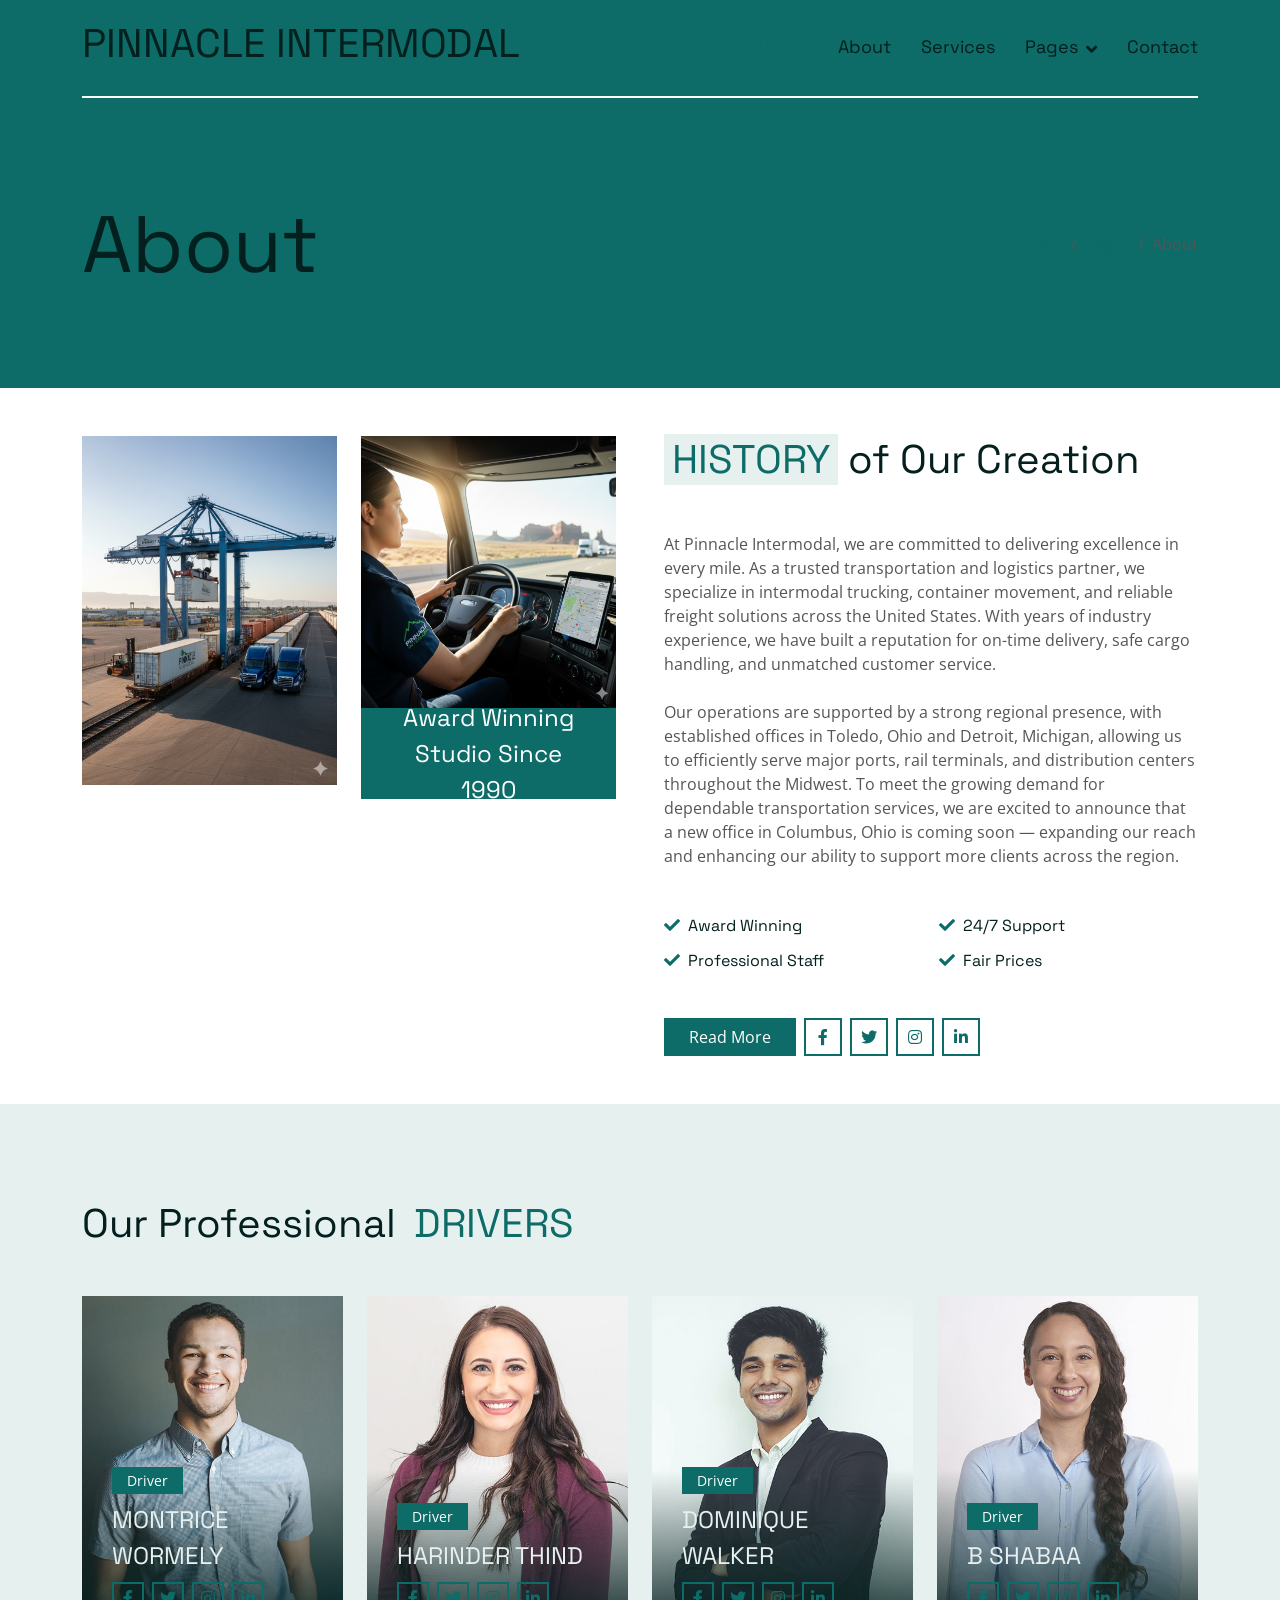
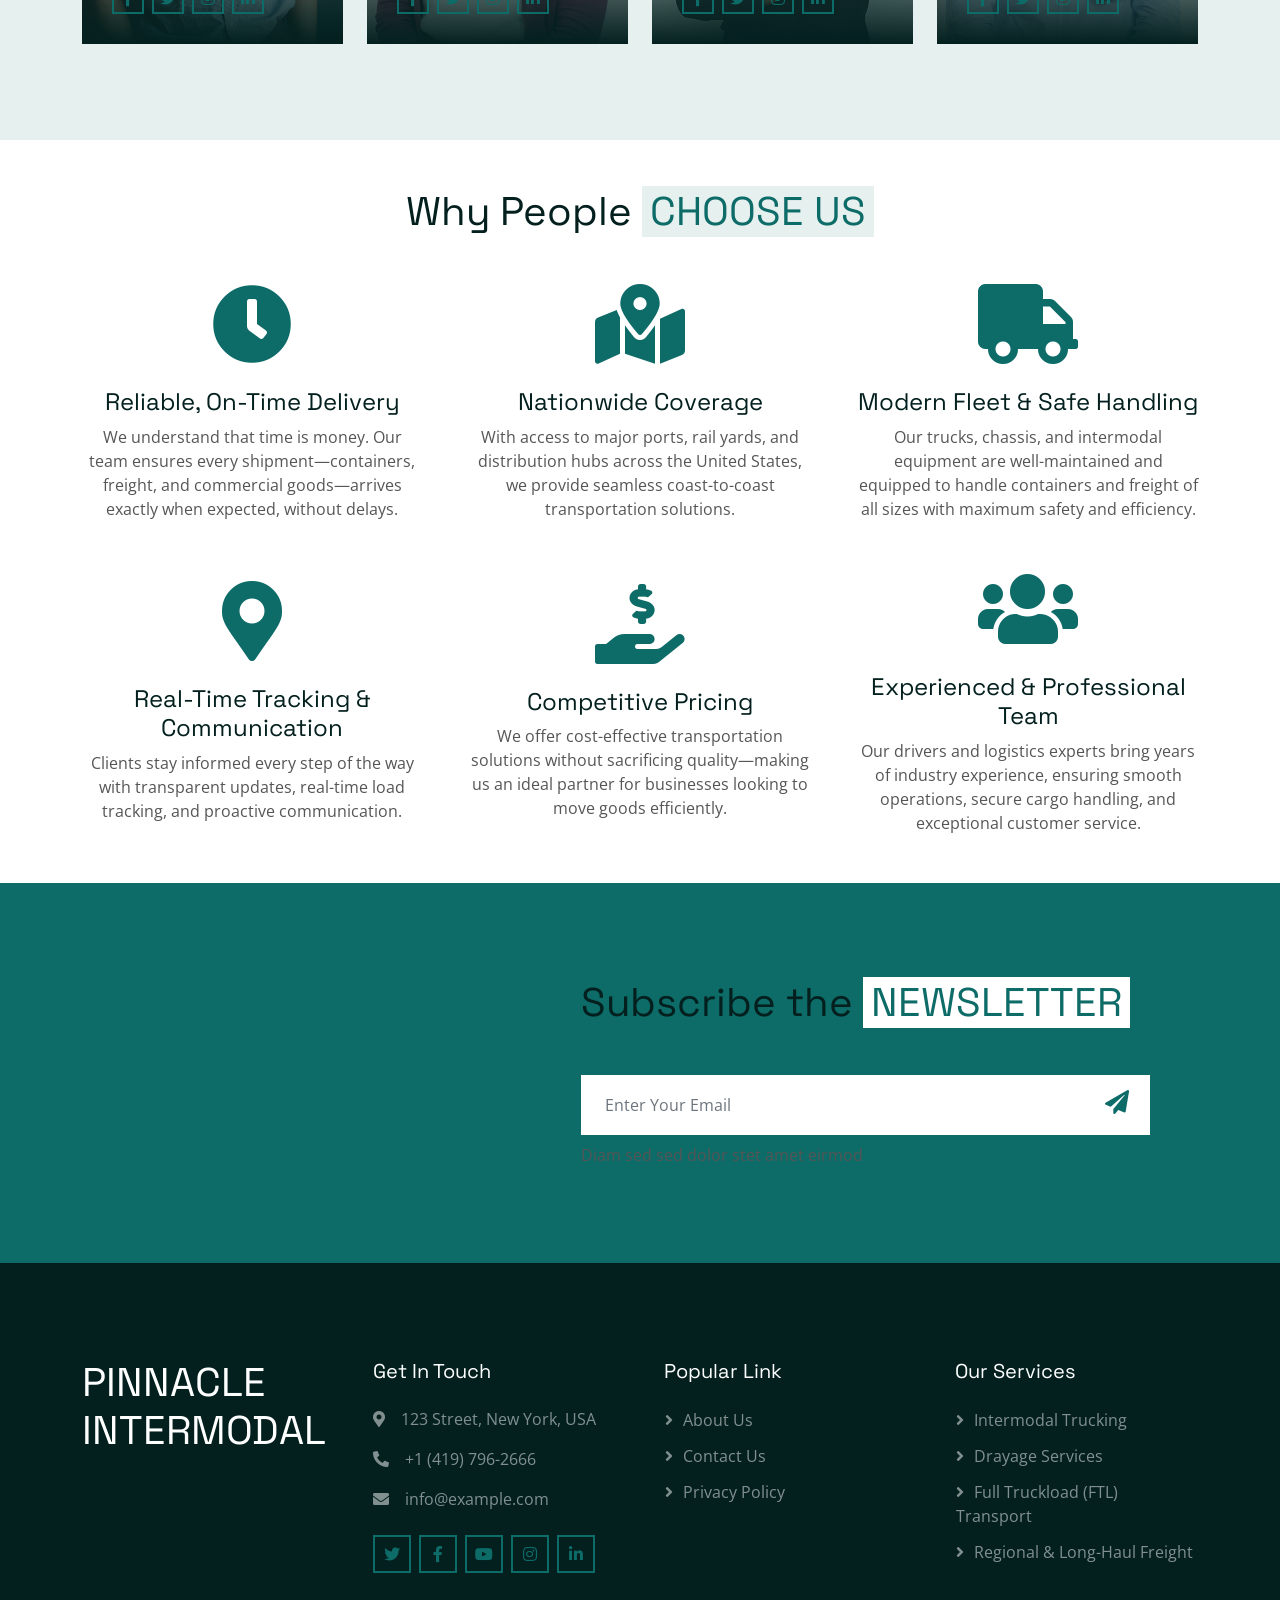
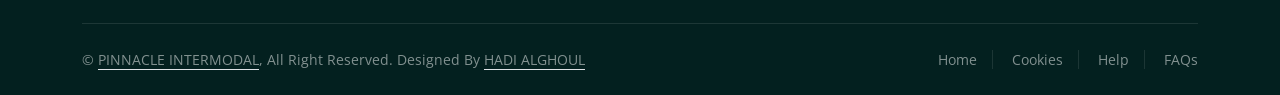
==== about.html @ aa66dcbb "first commit" ====
<!DOCTYPE html>
<html lang="en">

<head>
    <meta charset="utf-8">
    <title>iSTUDIO - Interior Design Website Template Free</title>
    <meta content="width=device-width, initial-scale=1.0" name="viewport">
    <meta content="" name="keywords">
    <meta content="" name="description">

    <!-- Favicon -->
    <link href="img/favicon.ico" rel="icon">

    <!-- Google Web Fonts -->
    <link rel="preconnect" href="https://fonts.googleapis.com">
    <link rel="preconnect" href="https://fonts.gstatic.com" crossorigin>
    <link href="https://fonts.googleapis.com/css2?family=Open+Sans&family=Space+Grotesk&display=swap" rel="stylesheet">

    <!-- Icon Font Stylesheet -->
    <link href="https://cdnjs.cloudflare.com/ajax/libs/font-awesome/5.10.0/css/all.min.css" rel="stylesheet">
    <link href="https://cdn.jsdelivr.net/npm/bootstrap-icons@1.4.1/font/bootstrap-icons.css" rel="stylesheet">

    <!-- Libraries Stylesheet -->
    <link href="lib/animate/animate.min.css" rel="stylesheet">
    <link href="lib/owlcarousel/assets/owl.carousel.min.css" rel="stylesheet">

    <!-- Customized Bootstrap Stylesheet -->
    <link href="css/bootstrap.min.css" rel="stylesheet">

    <!-- Template Stylesheet -->
    <link href="css/style.css" rel="stylesheet">
</head>

<body>
    <!-- Spinner Start -->
    <div id="spinner"
        class="show bg-white position-fixed translate-middle w-100 vh-100 top-50 start-50 d-flex align-items-center justify-content-center">
        <div class="spinner-grow text-primary" style="width: 3rem; height: 3rem;" role="status">
            <span class="sr-only">Loading...</span>
        </div>
    </div>
    <!-- Spinner End -->


      <!-- Navbar Start -->
      <div class="container-fluid sticky-top">
        <div class="container">
            <nav class="navbar navbar-expand-lg navbar-light border-bottom border-2 border-white">
                <a href="index.html" class="navbar-brand">
                    <h1>PINNACLE INTERMODAL</h1>
                </a>
                <button type="button" class="navbar-toggler ms-auto me-0" data-bs-toggle="collapse"
                    data-bs-target="#navbarCollapse">
                    <span class="navbar-toggler-icon"></span>
                </button>
                <div class="collapse navbar-collapse" id="navbarCollapse">
                    <div class="navbar-nav ms-auto">
                        <a href="index.html" class="nav-item nav-link active">Home</a>
                        <a href="about.html" class="nav-item nav-link">About</a>
                        <a href="service.html" class="nav-item nav-link">Services</a>
                        
                        <div class="nav-item dropdown">
                            <a href="#" class="nav-link dropdown-toggle" data-bs-toggle="dropdown">Pages</a>
                            <div class="dropdown-menu bg-light mt-2">
                                <a href="feature.html" class="dropdown-item">Features</a>
                                <a href="team.html" class="dropdown-item">Our Team</a>
                               
                            </div>
                        </div>
                        <a href="contact.html" class="nav-item nav-link">Contact</a>
                    </div>
                </div>
            </nav>
        </div>
    </div>
    <!-- Navbar End -->


    <!-- Hero Start -->
    <div class="container-fluid pb-5 bg-primary hero-header">
        <div class="container py-5">
            <div class="row g-3 align-items-center">
                <div class="col-lg-6 text-center text-lg-start">
                    <h1 class="display-1 mb-0 animated slideInLeft">About</h1>
                </div>
                <div class="col-lg-6 animated slideInRight">
                    <nav aria-label="breadcrumb">
                        <ol class="breadcrumb justify-content-center justify-content-lg-end mb-0">
                            <li class="breadcrumb-item"><a class="text-primary" href="#">Home</a></li>
                            <li class="breadcrumb-item"><a class="text-primary" href="#">Pages</a></li>
                            <li class="breadcrumb-item text-secondary active" aria-current="page">About</li>
                        </ol>
                    </nav>
                </div>
            </div>
        </div>
    </div>
    <!-- Hero End -->


    <!-- About Start -->
    <div class="container-fluid py-5">
        <div class="container">
            <div class="row g-5">
                <div class="col-lg-6">
                    <div class="row">
                        <div class="col-6 wow fadeIn" data-wow-delay="0.1s">
                            <img class="img-fluid" src="img/a2.png" alt="">
                        </div>
                        <div class="col-6 wow fadeIn" data-wow-delay="0.3s">
                            <img class="img-fluid h-75" src="img/a1.png" alt="">
                            <div class="h-25 d-flex align-items-center text-center bg-primary px-4">
                                <h4 class="text-white lh-base mb-0">Award Winning Studio Since 1990</h4>
                            </div>
                        </div>
                    </div>
                </div>
                <div class="col-lg-6 wow fadeIn" data-wow-delay="0.5s">
                    <h1 class="mb-5"><span class="text-uppercase text-primary bg-light px-2">History</span> of Our
                        Creation</h1>
                    <p class="mb-4">At Pinnacle Intermodal, we are committed to delivering excellence in every mile. As a trusted transportation and logistics partner, we specialize in intermodal trucking, container movement, and reliable freight solutions across the United States. With years of industry experience, we have built a reputation for on-time delivery, safe cargo handling, and unmatched customer service.</p>
                    <p class="mb-5">Our operations are supported by a strong regional presence, with established offices in Toledo, Ohio and Detroit, Michigan, allowing us to efficiently serve major ports, rail terminals, and distribution centers throughout the Midwest. To meet the growing demand for dependable transportation services, we are excited to announce that a new office in Columbus, Ohio is coming soon — expanding our reach and enhancing our ability to support more clients across the region.</p>
                    <div class="row g-3">
                        <div class="col-sm-6">
                            <h6 class="mb-3"><i class="fa fa-check text-primary me-2"></i>Award Winning</h6>
                            <h6 class="mb-0"><i class="fa fa-check text-primary me-2"></i>Professional Staff</h6>
                        </div>
                        <div class="col-sm-6">
                            <h6 class="mb-3"><i class="fa fa-check text-primary me-2"></i>24/7 Support</h6>
                            <h6 class="mb-0"><i class="fa fa-check text-primary me-2"></i>Fair Prices</h6>
                        </div>
                    </div>
                    <div class="d-flex align-items-center mt-5">
                        <a class="btn btn-primary px-4 me-2" href="about.html">Read More</a>
                        <a class="btn btn-outline-primary btn-square border-2 me-2" href=""><i class="fab fa-facebook-f"></i></a>
                        <a class="btn btn-outline-primary btn-square border-2 me-2" href=""><i class="fab fa-twitter"></i></a>
                        <a class="btn btn-outline-primary btn-square border-2 me-2" href=""><i class="fab fa-instagram"></i></a>
                        <a class="btn btn-outline-primary btn-square border-2" href=""><i class="fab fa-linkedin-in"></i></a>
                    </div>
                </div>
            </div>
        </div>
    </div>
    <!-- About End -->


    <!-- Team Start -->
    <div class="container-fluid bg-light py-5">
        <div class="container py-5">
            <h1 class="mb-5">Our Professional <span class="text-uppercase text-primary bg-light px-2">Drivers</span>
            </h1>
            <div class="row g-4">
                <div class="col-md-6 col-lg-3 wow fadeIn" data-wow-delay="0.1s">
                    <div class="team-item position-relative overflow-hidden">
                        <img class="img-fluid w-100" src="img/team-1.jpg" alt="">
                        <div class="team-overlay">
                            <small class="mb-2">Driver</small>
                            <h4 class="lh-base text-light">MONTRICE WORMELY</h4>
                            <div class="d-flex justify-content-center">
                                <a class="btn btn-outline-primary btn-sm-square border-2 me-2" href="">
                                    <i class="fab fa-facebook-f"></i>
                                </a>
                                <a class="btn btn-outline-primary btn-sm-square border-2 me-2" href="">
                                    <i class="fab fa-twitter"></i>
                                </a>
                                <a class="btn btn-outline-primary btn-sm-square border-2 me-2" href="">
                                    <i class="fab fa-instagram"></i>
                                </a>
                                <a class="btn btn-outline-primary btn-sm-square border-2 me-2" href="">
                                    <i class="fab fa-linkedin-in"></i>
                                </a>
                            </div>
                        </div>
                    </div>
                </div>
                <div class="col-md-6 col-lg-3 wow fadeIn" data-wow-delay="0.3s">
                    <div class="team-item position-relative overflow-hidden">
                        <img class="img-fluid w-100" src="img/team-2.jpg" alt="">
                        <div class="team-overlay">
                            <small class="mb-2">Driver</small>
                            <h4 class="lh-base text-light">HARINDER THIND</h4>
                            <div class="d-flex justify-content-center">
                                <a class="btn btn-outline-primary btn-sm-square border-2 me-2" href="">
                                    <i class="fab fa-facebook-f"></i>
                                </a>
                                <a class="btn btn-outline-primary btn-sm-square border-2 me-2" href="">
                                    <i class="fab fa-twitter"></i>
                                </a>
                                <a class="btn btn-outline-primary btn-sm-square border-2 me-2" href="">
                                    <i class="fab fa-instagram"></i>
                                </a>
                                <a class="btn btn-outline-primary btn-sm-square border-2 me-2" href="">
                                    <i class="fab fa-linkedin-in"></i>
                                </a>
                            </div>
                        </div>
                    </div>
                </div>
                <div class="col-md-6 col-lg-3 wow fadeIn" data-wow-delay="0.5s">
                    <div class="team-item position-relative overflow-hidden">
                        <img class="img-fluid w-100" src="img/team-3.jpg" alt="">
                        <div class="team-overlay">
                            <small class="mb-2">Driver</small>
                            <h4 class="lh-base text-light">DOMINIQUE WALKER</h4>
                            <div class="d-flex justify-content-center">
                                <a class="btn btn-outline-primary btn-sm-square border-2 me-2" href="">
                                    <i class="fab fa-facebook-f"></i>
                                </a>
                                <a class="btn btn-outline-primary btn-sm-square border-2 me-2" href="">
                                    <i class="fab fa-twitter"></i>
                                </a>
                                <a class="btn btn-outline-primary btn-sm-square border-2 me-2" href="">
                                    <i class="fab fa-instagram"></i>
                                </a>
                                <a class="btn btn-outline-primary btn-sm-square border-2 me-2" href="">
                                    <i class="fab fa-linkedin-in"></i>
                                </a>
                            </div>
                        </div>
                    </div>
                </div>
                <div class="col-md-6 col-lg-3 wow fadeIn" data-wow-delay="0.7s">
                    <div class="team-item position-relative overflow-hidden">
                        <img class="img-fluid w-100" src="img/team-4.jpg" alt="">
                        <div class="team-overlay">
                            <small class="mb-2">Driver</small>
                            <h4 class="lh-base text-light">B SHABAA</h4>
                            <div class="d-flex justify-content-center">
                                <a class="btn btn-outline-primary btn-sm-square border-2 me-2" href="">
                                    <i class="fab fa-facebook-f"></i>
                                </a>
                                <a class="btn btn-outline-primary btn-sm-square border-2 me-2" href="">
                                    <i class="fab fa-twitter"></i>
                                </a>
                                <a class="btn btn-outline-primary btn-sm-square border-2 me-2" href="">
                                    <i class="fab fa-instagram"></i>
                                </a>
                                <a class="btn btn-outline-primary btn-sm-square border-2 me-2" href="">
                                    <i class="fab fa-linkedin-in"></i>
                                </a>
                            </div>
                        </div>
                    </div>
                </div>
            </div>
        </div>
    </div>
    <!-- Team End -->


     <!-- Feature Start -->
     <div class="container-fluid py-5">
        <div class="container">
            <div class="text-center wow fadeIn" data-wow-delay="0.1s">
                <h1 class="mb-5">Why People <span class="text-uppercase text-primary bg-light px-2">Choose Us</span></h1>
            </div>
            <div class="row g-5 align-items-center text-center">
                <div class="col-md-6 col-lg-4 wow fadeIn" data-wow-delay="0.1s">
                    <i class="fa fa-clock fa-5x text-primary mb-4"></i>
                    <h4>Reliable, On-Time Delivery</h4>
                    <p class="mb-0">We understand that time is money. Our team ensures every shipment—containers, freight, and commercial goods—arrives exactly when expected, without delays.</p>
                </div>
                <div class="col-md-6 col-lg-4 wow fadeIn" data-wow-delay="0.3s">
                    <i class="fa fa-map-marked-alt fa-5x text-primary mb-4"></i>
                    <h4>Nationwide Coverage</h4>
                    <p class="mb-0">With access to major ports, rail yards, and distribution hubs across the United States, we provide seamless coast-to-coast transportation solutions.</p>
                </div>
                <div class="col-md-6 col-lg-4 wow fadeIn" data-wow-delay="0.5s">
                    <i class="fa fa-truck fa-5x text-primary mb-4"></i>
                    <h4>Modern Fleet & Safe Handling</h4>
                    <p class="mb-0">Our trucks, chassis, and intermodal equipment are well-maintained and equipped to handle containers and freight of all sizes with maximum safety and efficiency.</p>
                </div>
                <div class="col-md-6 col-lg-4 wow fadeIn" data-wow-delay="0.1s">
                    <i class="fa fa-map-marker-alt fa-5x text-primary mb-4"></i>
                    <h4>Real-Time Tracking & Communication</h4>
                    <p class="mb-0">Clients stay informed every step of the way with transparent updates, real-time load tracking, and proactive communication.</p>
                </div>
                <div class="col-md-6 col-lg-4 wow fadeIn" data-wow-delay="0.3s">
                    <i class="fa fa-hand-holding-usd fa-5x text-primary mb-4"></i>
                    <h4>Competitive Pricing</h4>
                    <p class="mb-0">We offer cost-effective transportation solutions without sacrificing quality—making us an ideal partner for businesses looking to move goods efficiently.</p>
                </div>
                <div class="col-md-6 col-lg-4 wow fadeIn" data-wow-delay="0.5s">
                    <i class="fa fa-users fa-5x text-primary mb-4"></i>
                    <h4>Experienced & Professional Team</h4>
                    <p class="mb-0">Our drivers and logistics experts bring years of industry experience, ensuring smooth operations, secure cargo handling, and exceptional customer service.</p>
                </div>
            </div>
        </div>
    </div>
    <!-- Feature End -->


    <!-- Newsletter Start -->
    <div class="container-fluid bg-primary newsletter p-0">
        <div class="container p-0">
            <div class="row g-0 align-items-center">
                <div class="col-md-5 ps-lg-0 text-start wow fadeIn" data-wow-delay="0.2s">
                    <img class="img-fluid w-100" src="img/newsletter.jpg" alt="">
                </div>
                <div class="col-md-7 py-5 newsletter-text wow fadeIn" data-wow-delay="0.5s">
                    <div class="p-5">
                        <h1 class="mb-5">Subscribe the <span class="text-uppercase text-primary bg-white px-2">Newsletter</span></h1>
                        <div class="position-relative w-100 mb-2">
                            <input class="form-control border-0 w-100 ps-4 pe-5" type="text"
                                placeholder="Enter Your Email" style="height: 60px;">
                            <button type="button" class="btn shadow-none position-absolute top-0 end-0 mt-2 me-2"><i
                                    class="fa fa-paper-plane text-primary fs-4"></i></button>
                        </div>
                        <p class="mb-0">Diam sed sed dolor stet amet eirmod</p>
                    </div>
                </div>
            </div>
        </div>
    </div>
    <!-- Newsletter End -->


    <!-- Footer Start -->
    <div class="container-fluid bg-dark text-white-50 footer pt-5">
        <div class="container py-5">
            <div class="row g-5">
                <div class="col-md-6 col-lg-3 wow fadeIn" data-wow-delay="0.1s">
                    <a href="index.html" class="d-inline-block mb-3">
                        <h1 class="text-white">PINNACLE INTERMODAL</h1>
                    </a>
                    
                    
                </div>
                <div class="col-md-6 col-lg-3 wow fadeIn" data-wow-delay="0.3s">
                    <h5 class="text-white mb-4">Get In Touch</h5>
                    <p><i class="fa fa-map-marker-alt me-3"></i>123 Street, New York, USA</p>
                    <p><i class="fa fa-phone-alt me-3"></i>+1 (419) 796-2666</p>
                    <p><i class="fa fa-envelope me-3"></i>info@example.com</p>
                    <div class="d-flex pt-2">
                        <a class="btn btn-outline-primary btn-square border-2 me-2" href=""><i class="fab fa-twitter"></i></a>
                        <a class="btn btn-outline-primary btn-square border-2 me-2" href=""><i class="fab fa-facebook-f"></i></a>
                        <a class="btn btn-outline-primary btn-square border-2 me-2" href=""><i class="fab fa-youtube"></i></a>
                        <a class="btn btn-outline-primary btn-square border-2 me-2" href=""><i class="fab fa-instagram"></i></a>
                        <a class="btn btn-outline-primary btn-square border-2 me-2" href=""><i class="fab fa-linkedin-in"></i></a>
                    </div>
                </div>
                <div class="col-md-6 col-lg-3 wow fadeIn" data-wow-delay="0.5s">
                    <h5 class="text-white mb-4">Popular Link</h5>
                    <a class="btn btn-link" href="about.html">About Us</a>
                    <a class="btn btn-link" href="contact.html">Contact Us</a>
                    <a class="btn btn-link" href="">Privacy Policy</a>
                   
                    
                </div>
                <div class="col-md-6 col-lg-3 wow fadeIn" data-wow-delay="0.7s">
                    <h5 class="text-white mb-4">Our Services</h5>
                    <a class="btn btn-link" href="service.html">Intermodal Trucking</a>
                    <a class="btn btn-link" href="service.html">Drayage Services</a>
                    <a class="btn btn-link" href="service.html">Full Truckload (FTL) Transport</a>
                    <a class="btn btn-link" href="service.html">Regional & Long-Haul Freight</a>
                    
                </div>
            </div>
        </div>
        <div class="container wow fadeIn" data-wow-delay="0.1s">
            <div class="copyright">
                <div class="row">
                    <div class="col-md-6 text-center text-md-start mb-3 mb-md-0">
                        &copy; <a class="border-bottom" href="#">PINNACLE INTERMODAL</a>, All Right Reserved.

                        <!--/*** The author’s attribution link must remain intact in the template. ***/-->
                        <!--/*** If you wish to remove this credit link, please purchase the Pro Version . ***/-->
                        Designed By <a class="border-bottom" href="">HADI ALGHOUL</a>
                    </div>
                    <div class="col-md-6 text-center text-md-end">
                        <div class="footer-menu">
                            <a href="">Home</a>
                            <a href="">Cookies</a>
                            <a href="">Help</a>
                            <a href="">FAQs</a>
                        </div>
                    </div>
                </div>
            </div>
        </div>
    </div>
    <!-- Footer End -->

    <!-- Back to Top -->
    <a href="#" class="btn btn-lg btn-primary btn-lg-square back-to-top"><i class="bi bi-arrow-up"></i></a>


    <!-- JavaScript Libraries -->
    <script src="https://ajax.googleapis.com/ajax/libs/jquery/3.6.1/jquery.min.js"></script>
    <script src="https://cdn.jsdelivr.net/npm/bootstrap@5.0.0/dist/js/bootstrap.bundle.min.js"></script>
    <script src="lib/wow/wow.min.js"></script>
    <script src="lib/easing/easing.min.js"></script>
    <script src="lib/waypoints/waypoints.min.js"></script>
    <script src="lib/owlcarousel/owl.carousel.min.js"></script>

    <!-- Template Javascript -->
    <script src="js/main.js"></script>
</body>

</html>
---- css/style.css ----
/********** Template CSS **********/

/*** Spinner ***/
#spinner {
    opacity: 0;
    visibility: hidden;
    transition: opacity .5s ease-out, visibility 0s linear .5s;
    z-index: 99999;
}

#spinner.show {
    transition: opacity .5s ease-out, visibility 0s linear 0s;
    visibility: visible;
    opacity: 1;
}

.back-to-top {
    position: fixed;
    display: none;
    right: 45px;
    bottom: 45px;
    z-index: 99;
}

/*** Button ***/
.btn {
    transition: .5s;
}

.btn-square {
    width: 38px;
    height: 38px;
}

.btn-sm-square {
    width: 32px;
    height: 32px;
}

.btn-lg-square {
    width: 48px;
    height: 48px;
}

.btn-square,
.btn-sm-square,
.btn-lg-square {
    padding: 0;
    display: flex;
    align-items: center;
    justify-content: center;
    font-weight: normal;
}


/*** Navbar ***/
.sticky-top {
    top: -150px;
    transition: .5s;
}

.navbar {
    padding: 15px 0;
    font-family: "Space Grotesk", sans-serif;
    font-size: 18px;
}

.navbar .navbar-nav .nav-link {
    margin-left: 30px;
    padding: 0;
    outline: none;
    color: var(--bs-dark);
}

.navbar .navbar-nav .nav-link:hover,
.navbar .navbar-nav .nav-link.active {
    color: var(--bs-primary)
}

.navbar .dropdown-toggle::after {
    border: none;
    content: "\f107";
    font-family: "Font Awesome 5 Free";
    font-weight: 900;
    vertical-align: middle;
    margin-left: 8px;
}

.navbar .dropdown-menu .dropdown-item:hover,
.navbar .dropdown-menu .dropdown-item.active {
    color: var(--bs-white);
    background: var(--bs-primary);
}

@media (max-width: 991.98px) {
    .navbar .navbar-nav .nav-link  {
        margin-left: 0;
        padding: 10px 0;
    }
}

@media (min-width: 992px) {
    .navbar .nav-item .dropdown-menu {
        display: block;
        border: none;
        margin-top: 0;
        top: 150%;
        opacity: 0;
        visibility: hidden;
        transition: .5s;
    }

    .navbar .nav-item:hover .dropdown-menu {
        top: 100%;
        visibility: visible;
        transition: .5s;
        opacity: 1;
    }
}


/*** Hero Header ***/
.hero-header {
    margin-top: -100px;
    padding-top: 150px;
    background: url(../img/hero-bg.jpg) top center no-repeat;
    background-size: cover;
}

.hero-header .breadcrumb-item+.breadcrumb-item::before {
    color: var(--light);
}

.header-carousel {
    position: relative;
    padding: 45px 90px 45px 0;
}

.header-carousel::before {
    position: absolute;
    content: "";
    top: 0;
    right: 0;
    width: calc(50% + 45px);
    height: 100%;
    background: var(--bs-primary);
    z-index: -1;
}

.header-carousel .owl-dots {
    position: absolute;
    top: 50%;
    right: 38px;
    transform: translateY(-50%);
    display: flex;
    flex-direction: column;
    align-items: center;
    justify-content: center;
}

.header-carousel .owl-dot {
    position: relative;
    display: inline-block;
    margin: 5px 0;
    width: 15px;
    height: 15px;
    border: 2px solid var(--bs-white);
    transition: .5s;
}

.header-carousel .owl-dot.active {
    height: 30px;
    background: var(--bs-white);
}

.header-carousel img {
    width: 750px;
    height: 550px;
    object-fit: cover;
}


/*** About ***/
.about-img {
    position: relative;
    overflow: hidden;
}

.about-img::after {
    position: absolute;
    content: "";
    width: 100%;
    height: 100%;
    top: 0;
    left: 0;
    background: url(../img/bg-about-img.png) top left no-repeat;
    background-size: contain;
}


/*** Project ***/
.project-item img {
    transition: .5s;
}
  
.project-item:hover img {
    transform: scale(1.2);
}
  
.project-overlay {
    position: absolute;
    padding: 25px;
    width: 100%;
    height: 100%;
    top: 0;
    left: 0;
    display: flex;
    flex-direction: column;
    align-items: flex-start;
    justify-content: flex-end;
    background: linear-gradient(rgba(255, 255, 255, .1) 50%, var(--bs-dark));
    z-index: 1;
}


/*** Service ***/
.service-item {
    position: relative;
    padding: 30px 25px;
    transition: .5s;
}

.service-item.bg-primary:hover {
    background: var(--bs-light) !important;
}

.service-item.bg-primary p {
    color: var(--bs-light);
    transition: .5s;
}

.service-item.bg-primary:hover p {
    color: var(--bs-secondary);
}

.service-item.bg-light:hover {
    background: var(--bs-primary) !important;
}

.service-item.bg-light p {
    color: var(--bs-secondary);
    transition: .5s;
}

.service-item.bg-light:hover p {
    color: var(--bs-light);
}


.service-item .service-img h3 {
    position: absolute;
    top: 0;
    left: 0;
    padding: 0 12px 7px 0;
}

.service-item.bg-primary .service-img h3 {
    background: var(--bs-primary);
    color: var(--bs-white);
    transition: .5s;
}

.service-item.bg-primary:hover .service-img h3 {
    background: var(--bs-light);
    color: var(--bs-dark);
}

.service-item.bg-light .service-img h3 {
    background: var(--bs-light);
    color: var(--bs-dark);
    transition: .5s;
}

.service-item.bg-light:hover .service-img h3 {
    background: var(--bs-primary);
    color: var(--bs-white);
}


/*** Our Team ***/
.team-item img {
    transition: .5s;
}
  
.team-item:hover img {
    transform: scale(1.2);
}
  
.team-overlay {
    position: absolute;
    padding: 30px;
    width: 100%;
    height: 100%;
    top: 0;
    left: 0;
    display: flex;
    flex-direction: column;
    align-items: flex-start;
    justify-content: flex-end;
    background: linear-gradient(rgba(255, 255, 255, .1) 50%, var(--bs-dark));
    z-index: 1;
}

.team-overlay small {
    display: inline-block;
    padding: 3px 15px;
    color: var(--bs-white);
    background: var(--bs-primary);
}


/*** Testimonial ***/
.testimonial-img {
    position: relative;
    padding: 45px 0 45px 90px;
}

.testimonial-img::before {
    position: absolute;
    content: "";
    top: 0;
    left: 0;
    width: calc(50% + 45px);
    height: 100%;
    background: var(--bs-primary);
    z-index: -1;
}

.testimonial-text h5 {
    position: relative;
    padding-left: 45px;
}

.testimonial-text h5::before {
    position: absolute;
    content: "";
    top: 50%;
    left: 0;
    transform: translateY(-50%);
    width: 40px;
    height: 2px;
    background: var(--bs-primary);
}

.testimonial-carousel .owl-dots {
    position: absolute;
    height: 17px;
    bottom: 0;
    right: 0;
    left: auto;
}

.testimonial-carousel .owl-dot {
    position: relative;
    display: inline-block;
    margin-left: 10px;
    width: 15px;
    height: 15px;
    background: var(--bs-white);
    border: 2px solid var(--bs-primary);
    transition: .5s;
}

.testimonial-carousel .owl-dot.active {
    width: 30px;
    background: var(--bs-primary);
}

@media (max-width: 768px) {
    .testimonial-carousel .owl-dots {
        left: 0;
        right: auto;
    }

    .testimonial-carousel .owl-dot {
        margin-right: 10px;
        margin-left: 0;
    }
}


/*** Newsletter ***/
.newsletter {
    background: url(../img/hero-bg.jpg) bottom right no-repeat;
    background-size: cover;
}

@media (min-width: 992px) {
    .newsletter .container {
        max-width: 100% !important;
    }

    .newsletter .newsletter-text  {
        padding-right: calc(((100% - 960px) / 2) + .75rem);
    }
}

@media (min-width: 1200px) {
    .newsletter .newsletter-text  {
        padding-right: calc(((100% - 1140px) / 2) + .75rem);
    }
}

@media (min-width: 1400px) {
    .newsletter .newsletter-text  {
        padding-right: calc(((100% - 1320px) / 2) + .75rem);
    }
}


/*** Footer ***/
.footer .btn.btn-link {
    display: block;
    margin-bottom: 10px;
    padding: 0;
    text-align: left;
    color: rgba(255,255,255,.5);
    font-weight: normal;
    transition: .3s;
}

.footer .btn.btn-link:hover {
    color: var(--bs-white);
    letter-spacing: 1px;
    box-shadow: none;
}

.footer .btn.btn-link::before {
    position: relative;
    content: "\f105";
    font-family: "Font Awesome 5 Free";
    font-weight: 900;
    margin-right: 10px;
}

.footer .copyright {
    padding: 25px 0;
    font-size: 14px;
    border-top: 1px solid rgba(256, 256, 256, .1);
}

.footer .copyright a {
    color: rgba(255,255,255,.5);
}

.footer .copyright a:hover {
    color: var(--bs-white);
}

.footer .footer-menu a {
    margin-right: 15px;
    padding-right: 15px;
    border-right: 1px solid rgba(255, 255, 255, .1);
}

.footer .footer-menu a:last-child {
    margin-right: 0;
    padding-right: 0;
    border-right: none;
}
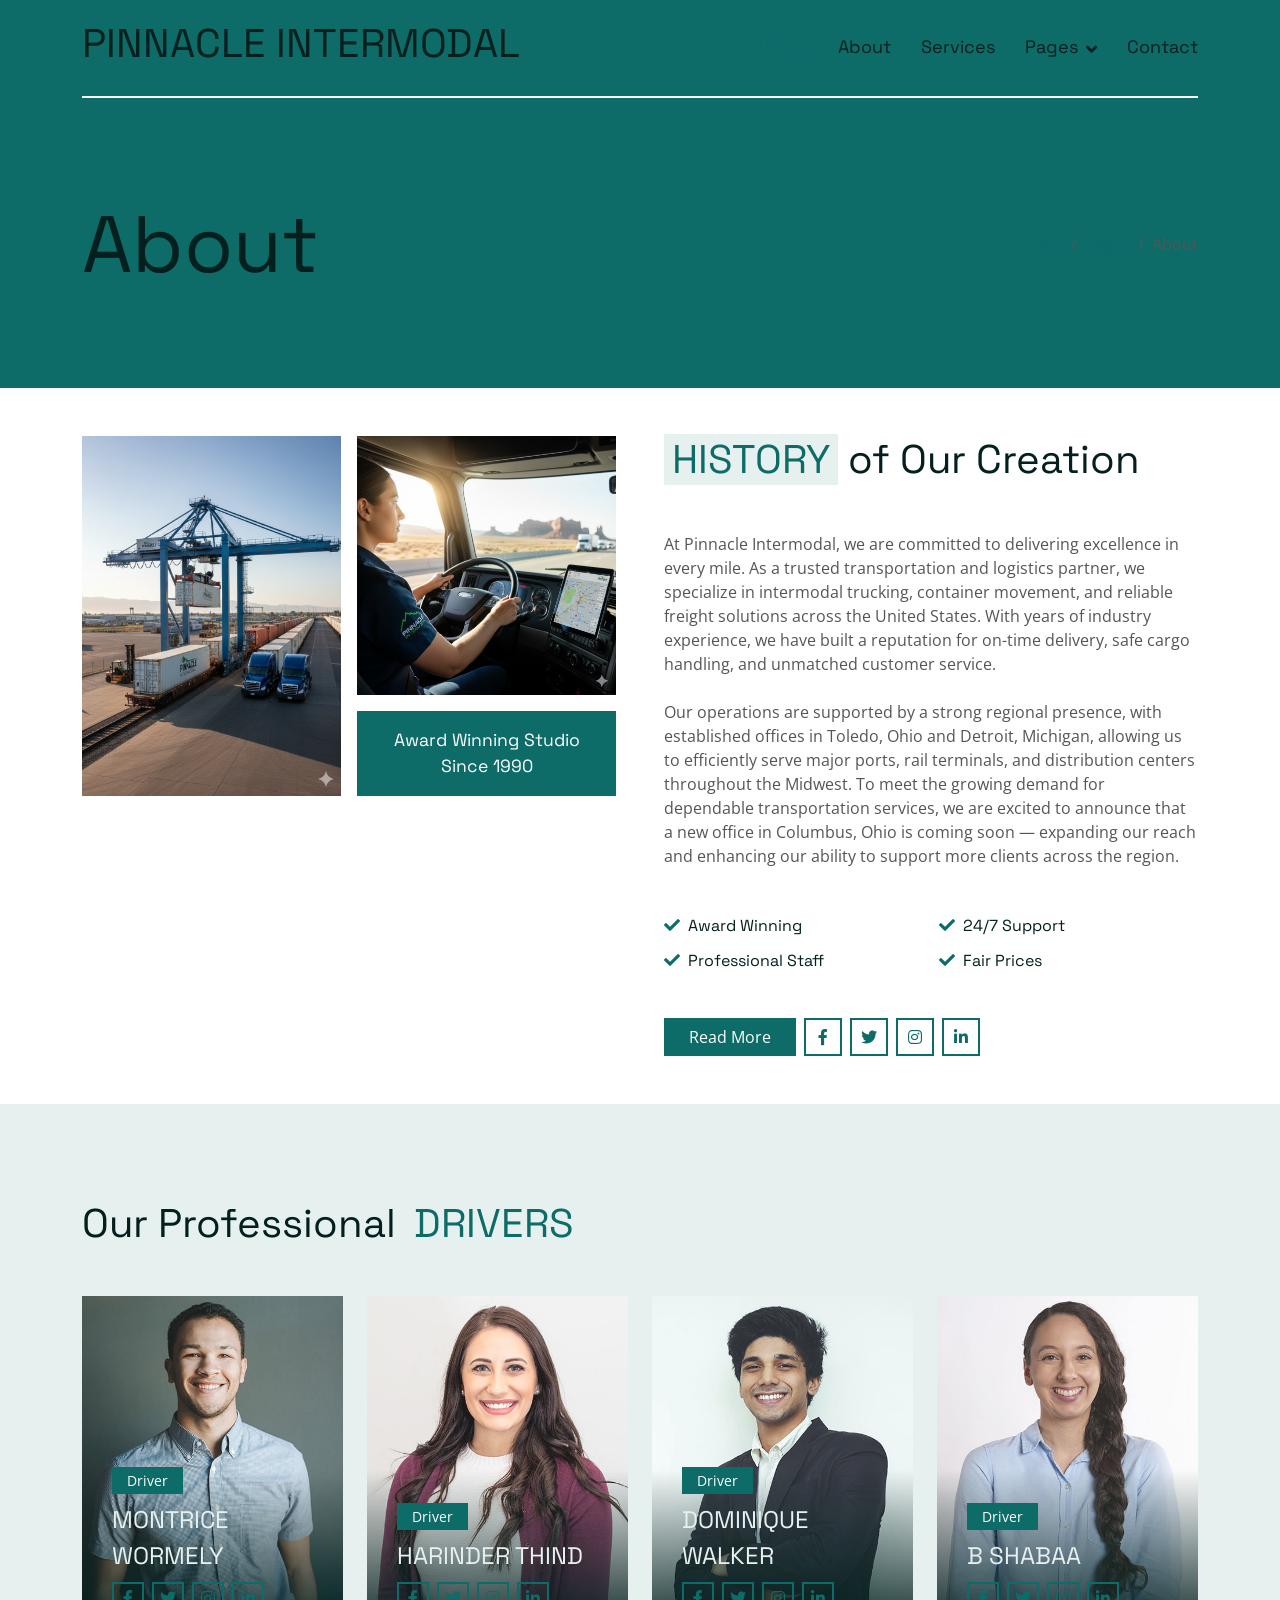
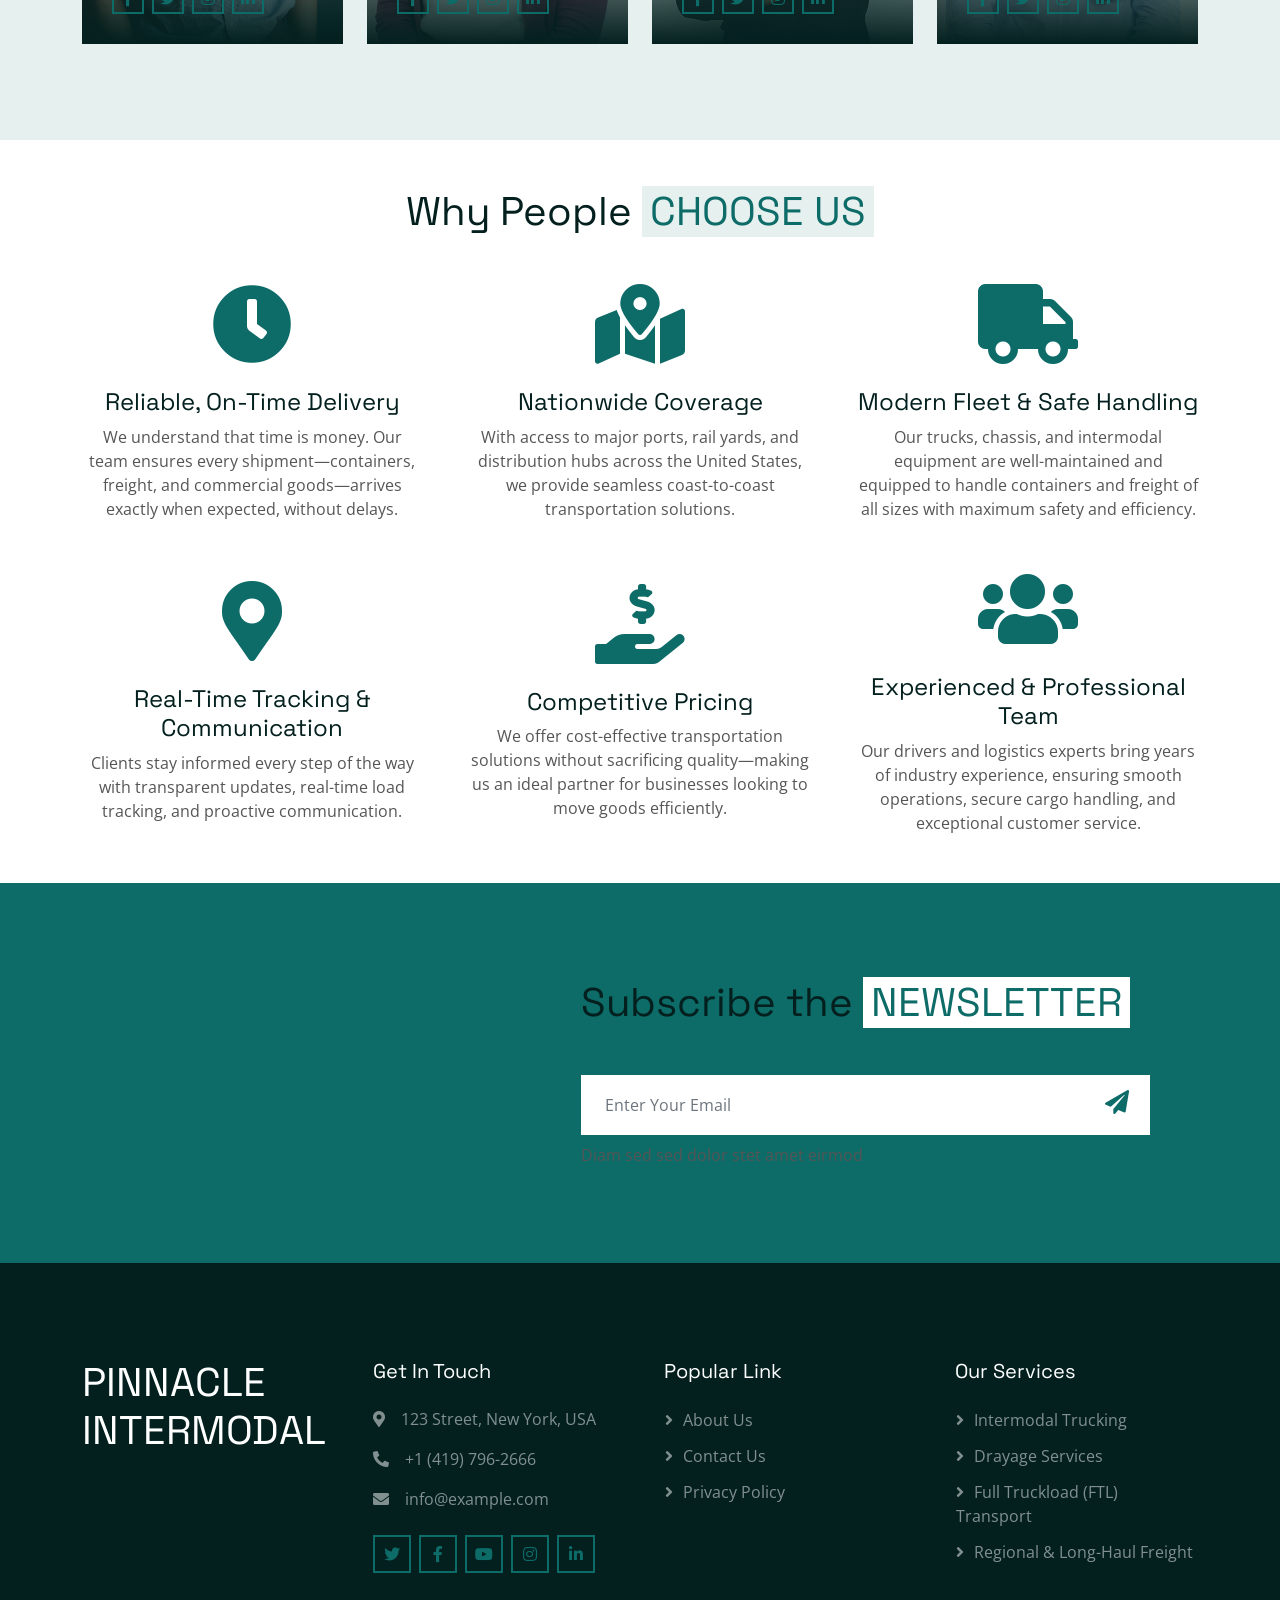
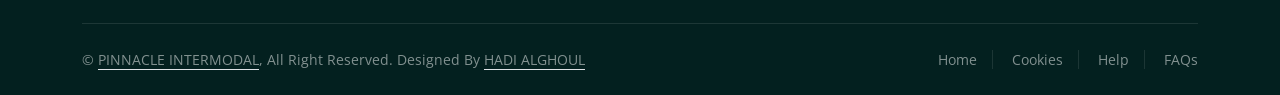
==== commit a1854a77: "second  commit" ====
--- a/about.html
+++ b/about.html
@@ -99,18 +99,20 @@
 
 
     <!-- About Start -->
-    <div class="container-fluid py-5">
+    <div class="container-fluid py-5 about-section">
         <div class="container">
             <div class="row g-5">
                 <div class="col-lg-6">
-                    <div class="row">
-                        <div class="col-6 wow fadeIn" data-wow-delay="0.1s">
-                            <img class="img-fluid" src="img/a2.png" alt="">
-                        </div>
-                        <div class="col-6 wow fadeIn" data-wow-delay="0.3s">
-                            <img class="img-fluid h-75" src="img/a1.png" alt="">
-                            <div class="h-25 d-flex align-items-center text-center bg-primary px-4">
-                                <h4 class="text-white lh-base mb-0">Award Winning Studio Since 1990</h4>
+                    <div class="row g-3">
+                        <div class="col-12 col-md-6 wow fadeIn" data-wow-delay="0.1s">
+                            <img class="img-fluid w-100 rounded" src="img/a2.png" alt="" style="object-fit: cover; height: 100%; min-height: 250px;">
+                        </div>
+                        <div class="col-12 col-md-6 wow fadeIn" data-wow-delay="0.3s">
+                            <div class="d-flex flex-column h-100">
+                                <img class="img-fluid w-100 rounded mb-3" src="img/a1.png" alt="" style="object-fit: cover; flex: 1; min-height: 200px;">
+                                <div class="d-flex align-items-center justify-content-center text-center bg-primary px-3 py-3 rounded">
+                                    <h4 class="text-white lh-base mb-0" style="font-size: clamp(0.9rem, 2vw, 1.1rem);">Award Winning Studio Since 1990</h4>
+                                </div>
                             </div>
                         </div>
                     </div>
--- a/css/style.css
+++ b/css/style.css
@@ -197,6 +197,23 @@
     background-size: contain;
 }
 
+/* Mobile improvements for About section */
+@media (max-width: 768px) {
+    .about-section .row {
+        margin-bottom: 2rem;
+    }
+    
+    .about-section img {
+        border-radius: 8px;
+        box-shadow: 0 4px 6px rgba(0, 0, 0, 0.1);
+        margin-bottom: 1rem;
+    }
+    
+    .about-section .col-md-6 {
+        margin-bottom: 1.5rem;
+    }
+}
+
 
 /*** Project ***/
 .project-item img {
